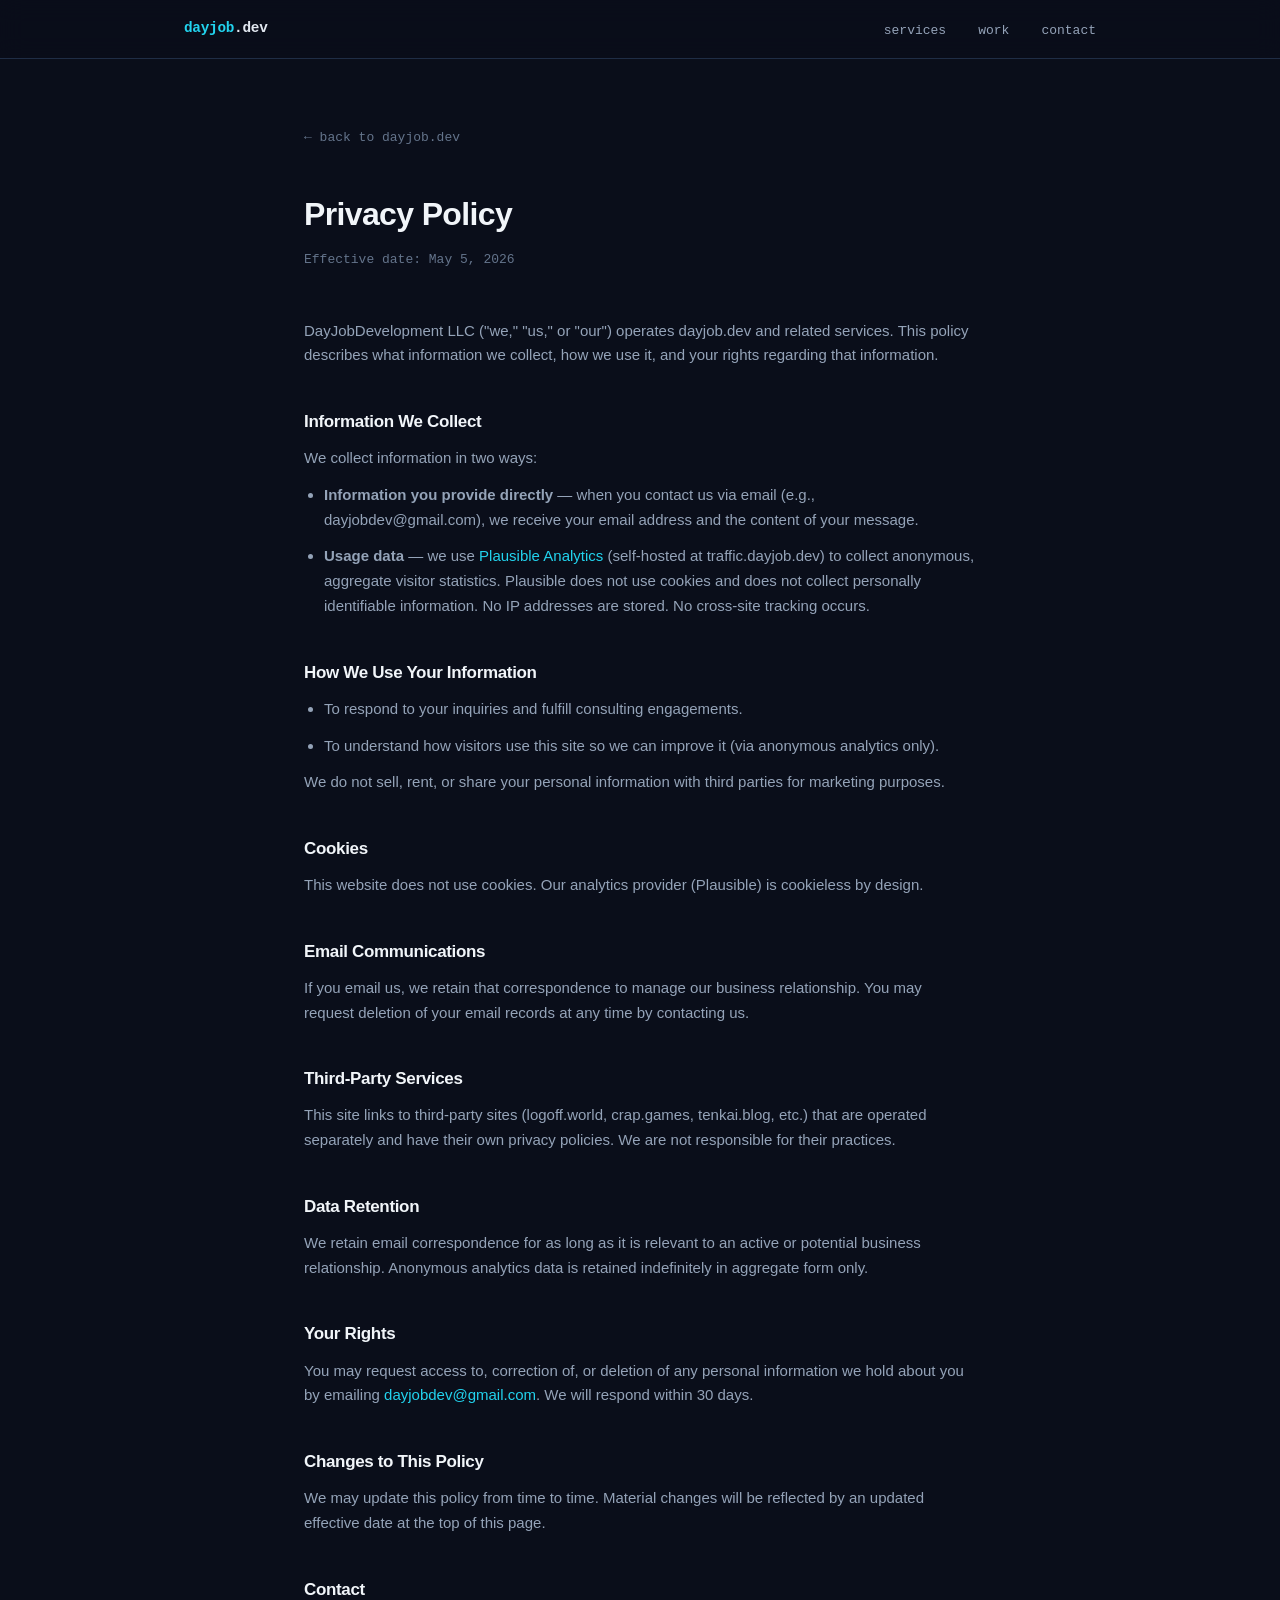
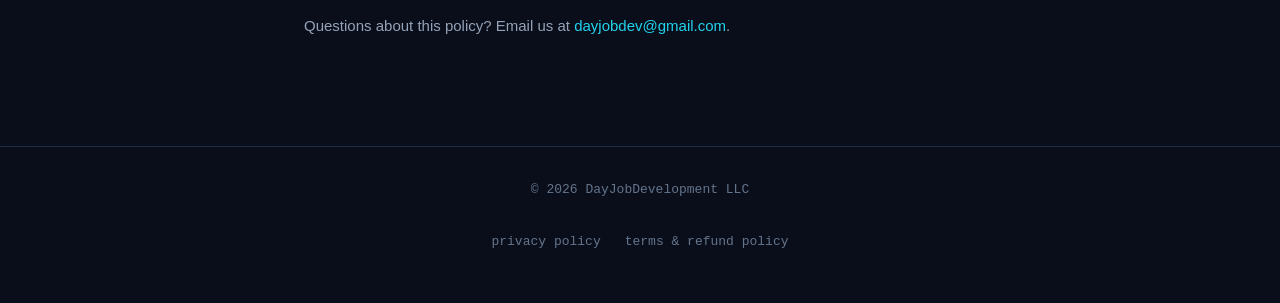
==== privacy.html @ 3bb40c36 "Initial site for DayJobDevelopment LLC Stripe-compliant business site with services, work portfolio," ====
<!DOCTYPE html>
<html lang="en">
<head>
  <meta charset="UTF-8" />
  <meta name="viewport" content="width=device-width, initial-scale=1.0" />
  <title>Privacy Policy — DayJobDevelopment LLC</title>
  <link rel="stylesheet" href="style.css" />
  <!-- Privacy-friendly analytics by Plausible -->
  <script async src="https://traffic.dayjob.dev/js/pa-0WEEFyMQQ3X8X7swMifAi.js"></script>
  <script>
    window.plausible = window.plausible || function () { (plausible.q = plausible.q || []).push(arguments) }, plausible.init = plausible.init || function (i) { plausible.o = i || {} };
    plausible.init()
  </script>
</head>
<body>

<header>
  <nav>
    <div class="logo"><a href="/" style="color:inherit;text-decoration:none"><span class="accent">dayjob</span>.dev</a></div>
    <ul>
      <li><a href="/#services">services</a></li>
      <li><a href="/#work">work</a></li>
      <li><a href="/#contact">contact</a></li>
    </ul>
  </nav>
</header>

<div class="policy-wrap">
  <a href="/" class="back-link">← back to dayjob.dev</a>

  <h1>Privacy Policy</h1>
  <p class="effective">Effective date: May 5, 2026</p>

  <p>DayJobDevelopment LLC ("we," "us," or "our") operates dayjob.dev and related services. This policy describes what information we collect, how we use it, and your rights regarding that information.</p>

  <h2>Information We Collect</h2>
  <p>We collect information in two ways:</p>
  <ul>
    <li><strong>Information you provide directly</strong> — when you contact us via email (e.g., dayjobdev@gmail.com), we receive your email address and the content of your message.</li>
    <li><strong>Usage data</strong> — we use <a href="https://plausible.io" target="_blank" rel="noopener noreferrer">Plausible Analytics</a> (self-hosted at traffic.dayjob.dev) to collect anonymous, aggregate visitor statistics. Plausible does not use cookies and does not collect personally identifiable information. No IP addresses are stored. No cross-site tracking occurs.</li>
  </ul>

  <h2>How We Use Your Information</h2>
  <ul>
    <li>To respond to your inquiries and fulfill consulting engagements.</li>
    <li>To understand how visitors use this site so we can improve it (via anonymous analytics only).</li>
  </ul>
  <p>We do not sell, rent, or share your personal information with third parties for marketing purposes.</p>

  <h2>Cookies</h2>
  <p>This website does not use cookies. Our analytics provider (Plausible) is cookieless by design.</p>

  <h2>Email Communications</h2>
  <p>If you email us, we retain that correspondence to manage our business relationship. You may request deletion of your email records at any time by contacting us.</p>

  <h2>Third-Party Services</h2>
  <p>This site links to third-party sites (logoff.world, crap.games, tenkai.blog, etc.) that are operated separately and have their own privacy policies. We are not responsible for their practices.</p>

  <h2>Data Retention</h2>
  <p>We retain email correspondence for as long as it is relevant to an active or potential business relationship. Anonymous analytics data is retained indefinitely in aggregate form only.</p>

  <h2>Your Rights</h2>
  <p>You may request access to, correction of, or deletion of any personal information we hold about you by emailing <a href="mailto:dayjobdev@gmail.com">dayjobdev@gmail.com</a>. We will respond within 30 days.</p>

  <h2>Changes to This Policy</h2>
  <p>We may update this policy from time to time. Material changes will be reflected by an updated effective date at the top of this page.</p>

  <h2>Contact</h2>
  <p>Questions about this policy? Email us at <a href="mailto:dayjobdev@gmail.com">dayjobdev@gmail.com</a>.</p>
</div>

<footer>
  <span>© 2026 DayJobDevelopment LLC</span>
  <nav>
    <a href="privacy.html">privacy policy</a>
    <a href="terms.html">terms &amp; refund policy</a>
  </nav>
</footer>

</body>
</html>
---- style.css ----
*, *::before, *::after { box-sizing: border-box; margin: 0; padding: 0; }

:root {
  --bg: #0a0e1a;
  --surface: #111827;
  --surface-2: #1a2236;
  --border: #1f2d45;
  --text: #e2e8f0;
  --muted: #64748b;
  --muted-2: #94a3b8;
  --accent: #22d3ee;
  --accent-dark: #0891b2;
  --accent-dim: rgba(34, 211, 238, 0.1);
  --radius: 6px;
  --max-w: 960px;
  --mono: "JetBrains Mono", "Fira Code", "Cascadia Code", ui-monospace, "Courier New", monospace;
}

body {
  font-family: -apple-system, BlinkMacSystemFont, "Segoe UI", Roboto, Helvetica, Arial, sans-serif;
  background: var(--bg);
  color: var(--text);
  line-height: 1.65;
  font-size: 16px;
}

a { color: var(--accent); text-decoration: none; }
a:hover { color: #67e8f9; text-decoration: underline; }

/* ── Nav ── */
header {
  background: rgba(10, 14, 26, 0.85);
  backdrop-filter: blur(12px);
  -webkit-backdrop-filter: blur(12px);
  position: sticky;
  top: 0;
  z-index: 100;
  border-bottom: 1px solid var(--border);
}

nav {
  max-width: var(--max-w);
  margin: 0 auto;
  padding: 0 1.5rem;
  height: 58px;
  display: flex;
  align-items: center;
  justify-content: space-between;
}

.logo {
  font-family: var(--mono);
  font-size: 0.9rem;
  font-weight: 700;
  color: var(--text);
  letter-spacing: -0.02em;
}

.logo .accent { color: var(--accent); }

nav ul {
  list-style: none;
  display: flex;
  gap: 2rem;
}

nav ul a {
  font-size: 0.8125rem;
  color: var(--muted-2);
  font-family: var(--mono);
  transition: color 0.15s;
}

nav ul a:hover {
  color: var(--accent);
  text-decoration: none;
}

/* ── Layout ── */
.container {
  max-width: var(--max-w);
  margin: 0 auto;
  padding: 0 1.5rem;
}

section {
  padding: 5rem 1.5rem;
  max-width: var(--max-w);
  margin: 0 auto;
}

h2 {
  font-size: 1.5rem;
  font-weight: 700;
  letter-spacing: -0.02em;
  margin-bottom: 0.375rem;
}

h2::before {
  content: "// ";
  font-family: var(--mono);
  color: var(--accent);
  font-size: 1rem;
  font-weight: 400;
}

.section-sub {
  color: var(--muted);
  margin-bottom: 2.5rem;
  font-size: 0.9375rem;
  padding-left: 2.25rem; /* align under h2 text after "// " */
}

/* ── Hero ── */
.hero {
  padding-top: 7rem;
  padding-bottom: 7rem;
  border-bottom: 1px solid var(--border);
}

.hero-tag {
  font-family: var(--mono);
  font-size: 0.75rem;
  color: var(--accent);
  letter-spacing: 0.08em;
  text-transform: uppercase;
  margin-bottom: 1.25rem;
  display: flex;
  align-items: center;
  gap: 0.5rem;
}

.hero-tag::before {
  content: "";
  display: inline-block;
  width: 24px;
  height: 1px;
  background: var(--accent);
}

.hero h1 {
  font-size: clamp(2.25rem, 5vw, 3.25rem);
  font-weight: 800;
  letter-spacing: -0.03em;
  line-height: 1.1;
  max-width: 680px;
  margin-bottom: 1.25rem;
  color: #f1f5f9;
}

.hero p {
  font-size: 1.0625rem;
  color: var(--muted-2);
  max-width: 540px;
  margin-bottom: 2.5rem;
}

.btn {
  display: inline-block;
  background: var(--accent);
  color: #0a0e1a;
  padding: 0.625rem 1.375rem;
  border-radius: var(--radius);
  font-weight: 700;
  font-size: 0.875rem;
  font-family: var(--mono);
  transition: background 0.15s, transform 0.1s;
}

.btn:hover {
  background: #67e8f9;
  color: #0a0e1a;
  text-decoration: none;
  transform: translateY(-1px);
}

/* ── Full-width section bands ── */
.band {
  background: var(--surface);
  border-top: 1px solid var(--border);
  border-bottom: 1px solid var(--border);
  padding: 5rem 0;
}

.band section {
  padding-top: 0;
  padding-bottom: 0;
}

/* ── Cards ── */
.cards {
  display: grid;
  grid-template-columns: repeat(auto-fill, minmax(260px, 1fr));
  gap: 1px;
  background: var(--border);
  border: 1px solid var(--border);
  border-radius: var(--radius);
  overflow: hidden;
  margin-top: 2rem;
}

.card {
  background: var(--surface);
  padding: 1.5rem;
  transition: background 0.15s;
}

.card:hover {
  background: var(--surface-2);
}

.card-label {
  font-family: var(--mono);
  font-size: 0.6875rem;
  text-transform: uppercase;
  letter-spacing: 0.1em;
  color: var(--accent);
  margin-bottom: 0.5rem;
}

.card h3 {
  font-size: 1rem;
  font-weight: 700;
  margin-bottom: 0.5rem;
  color: #f1f5f9;
}

.card h3 a {
  color: #f1f5f9;
}

.card h3 a:hover {
  color: var(--accent);
  text-decoration: none;
}

.card p {
  font-size: 0.875rem;
  color: var(--muted);
  line-height: 1.6;
}

/* ── Contact ── */
#contact {
  border-top: 1px solid var(--border);
  text-align: center;
}

#contact p {
  color: var(--muted-2);
  margin-bottom: 1.5rem;
  max-width: 460px;
  margin-left: auto;
  margin-right: auto;
}

/* ── Footer ── */
footer {
  border-top: 1px solid var(--border);
  padding: 2rem 1.5rem;
  font-size: 0.8125rem;
  font-family: var(--mono);
  color: var(--muted);
  display: flex;
  flex-direction: column;
  align-items: center;
  gap: 0.75rem;
  text-align: center;
}

footer nav {
  display: flex;
  gap: 1.5rem;
}

footer nav a {
  color: var(--muted);
}

footer nav a:hover {
  color: var(--accent);
  text-decoration: none;
}

/* ── Policy pages ── */
.policy-wrap {
  max-width: 720px;
  margin: 0 auto;
  padding: 4rem 1.5rem 6rem;
}

.policy-wrap .back-link {
  display: inline-flex;
  align-items: center;
  gap: 0.4rem;
  color: var(--muted);
  font-size: 0.8125rem;
  font-family: var(--mono);
  margin-bottom: 2.5rem;
}

.policy-wrap .back-link:hover { color: var(--accent); text-decoration: none; }

.policy-wrap h1 {
  font-size: 2rem;
  font-weight: 800;
  letter-spacing: -0.02em;
  margin-bottom: 0.5rem;
  color: #f1f5f9;
}

.policy-wrap .effective {
  font-family: var(--mono);
  color: var(--muted);
  font-size: 0.8125rem;
  margin-bottom: 3rem;
}

.policy-wrap h2 {
  font-size: 1.0625rem;
  margin-top: 2.5rem;
  margin-bottom: 0.625rem;
  color: #f1f5f9;
}

.policy-wrap h2::before { display: none; }

.policy-wrap p, .policy-wrap li {
  color: var(--muted-2);
  margin-bottom: 0.75rem;
  font-size: 0.9375rem;
}

.policy-wrap ul {
  padding-left: 1.25rem;
  margin-bottom: 0.75rem;
}

.policy-wrap a { color: var(--accent); }

/* ── Responsive ── */
@media (max-width: 600px) {
  nav ul { gap: 1.25rem; }
  .hero { padding-top: 4.5rem; padding-bottom: 4.5rem; }
  .cards { grid-template-columns: 1fr; }
  section { padding: 3.5rem 1.25rem; }
}
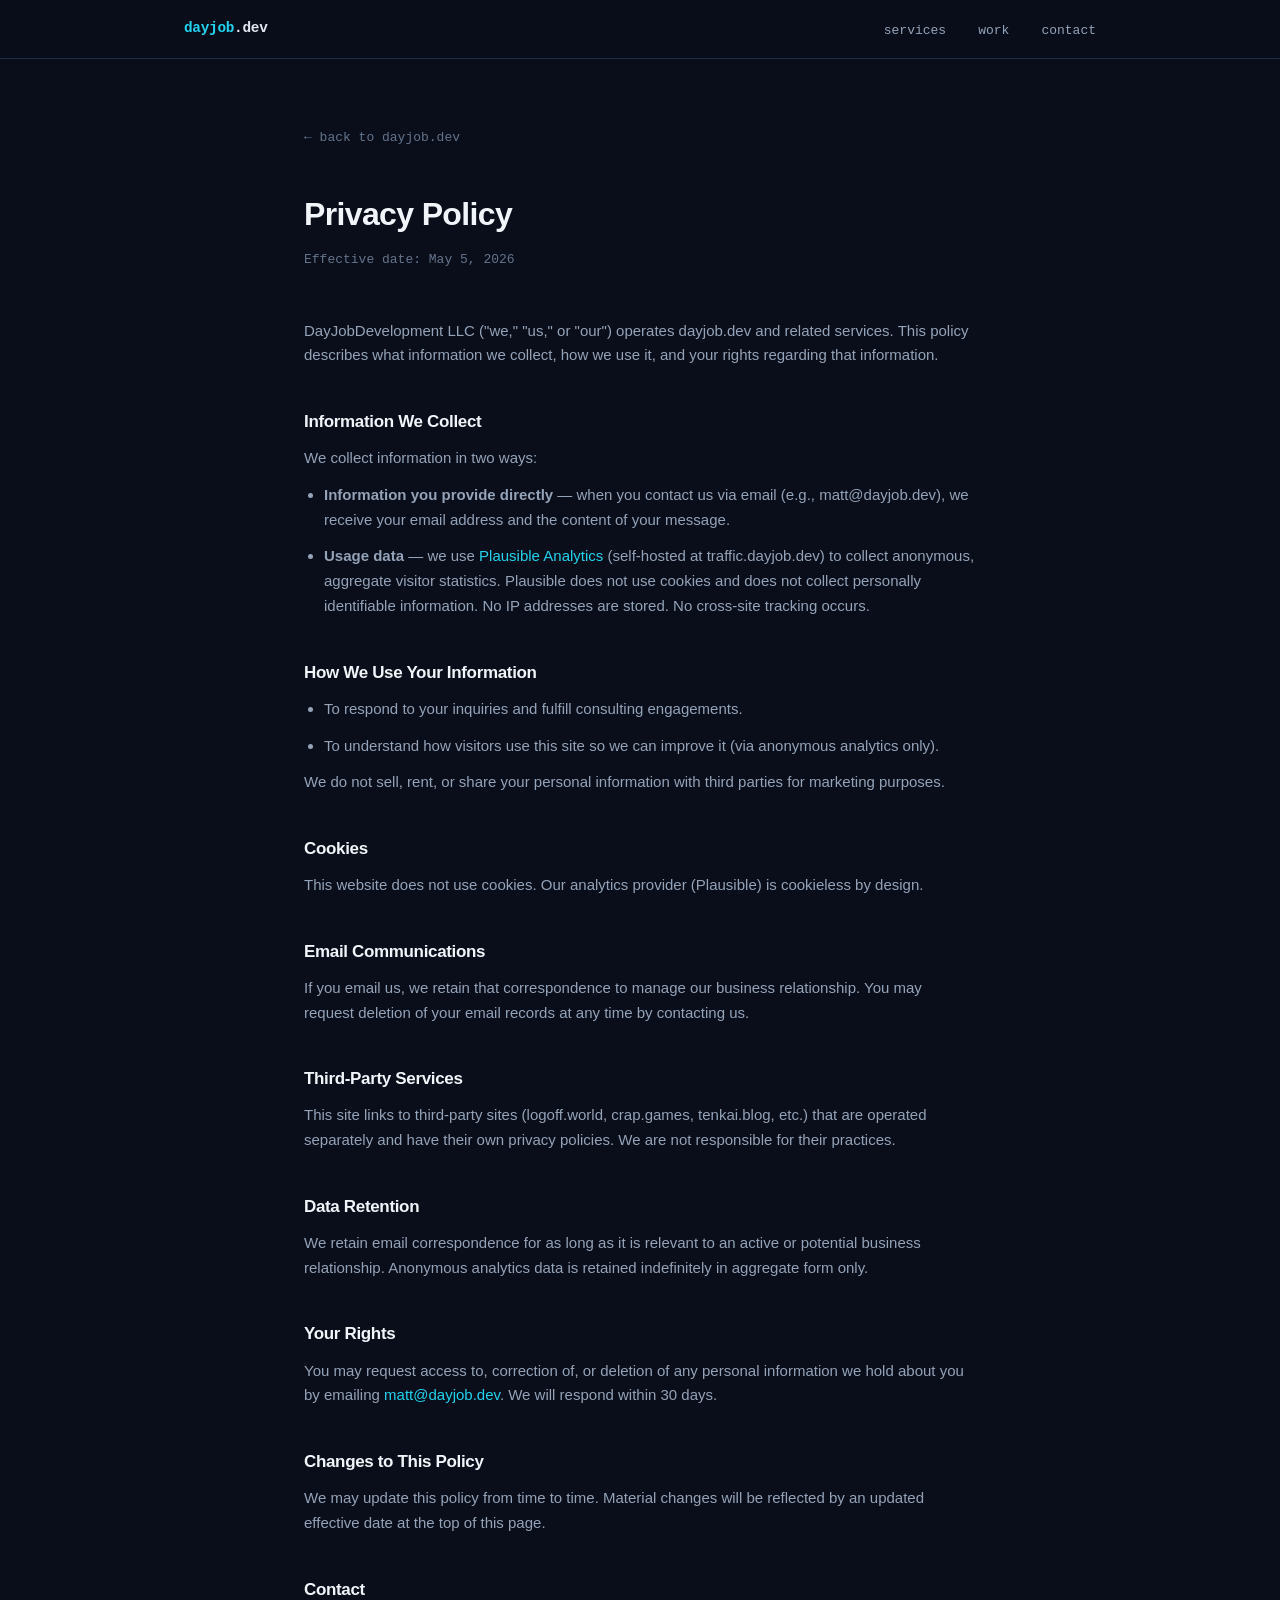
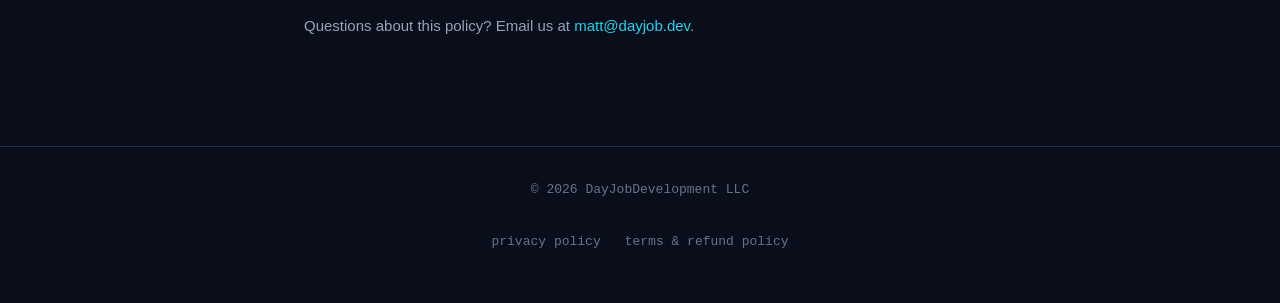
==== commit 39218630: "Update email address" ====
--- a/privacy.html
+++ b/privacy.html
@@ -36,7 +36,7 @@
   <h2>Information We Collect</h2>
   <p>We collect information in two ways:</p>
   <ul>
-    <li><strong>Information you provide directly</strong> — when you contact us via email (e.g., dayjobdev@gmail.com), we receive your email address and the content of your message.</li>
+    <li><strong>Information you provide directly</strong> — when you contact us via email (e.g., matt@dayjob.dev), we receive your email address and the content of your message.</li>
     <li><strong>Usage data</strong> — we use <a href="https://plausible.io" target="_blank" rel="noopener noreferrer">Plausible Analytics</a> (self-hosted at traffic.dayjob.dev) to collect anonymous, aggregate visitor statistics. Plausible does not use cookies and does not collect personally identifiable information. No IP addresses are stored. No cross-site tracking occurs.</li>
   </ul>
 
@@ -60,13 +60,13 @@
   <p>We retain email correspondence for as long as it is relevant to an active or potential business relationship. Anonymous analytics data is retained indefinitely in aggregate form only.</p>
 
   <h2>Your Rights</h2>
-  <p>You may request access to, correction of, or deletion of any personal information we hold about you by emailing <a href="mailto:dayjobdev@gmail.com">dayjobdev@gmail.com</a>. We will respond within 30 days.</p>
+  <p>You may request access to, correction of, or deletion of any personal information we hold about you by emailing <a href="mailto:matt@dayjob.dev">matt@dayjob.dev</a>. We will respond within 30 days.</p>
 
   <h2>Changes to This Policy</h2>
   <p>We may update this policy from time to time. Material changes will be reflected by an updated effective date at the top of this page.</p>
 
   <h2>Contact</h2>
-  <p>Questions about this policy? Email us at <a href="mailto:dayjobdev@gmail.com">dayjobdev@gmail.com</a>.</p>
+  <p>Questions about this policy? Email us at <a href="mailto:matt@dayjob.dev">matt@dayjob.dev</a>.</p>
 </div>
 
 <footer>
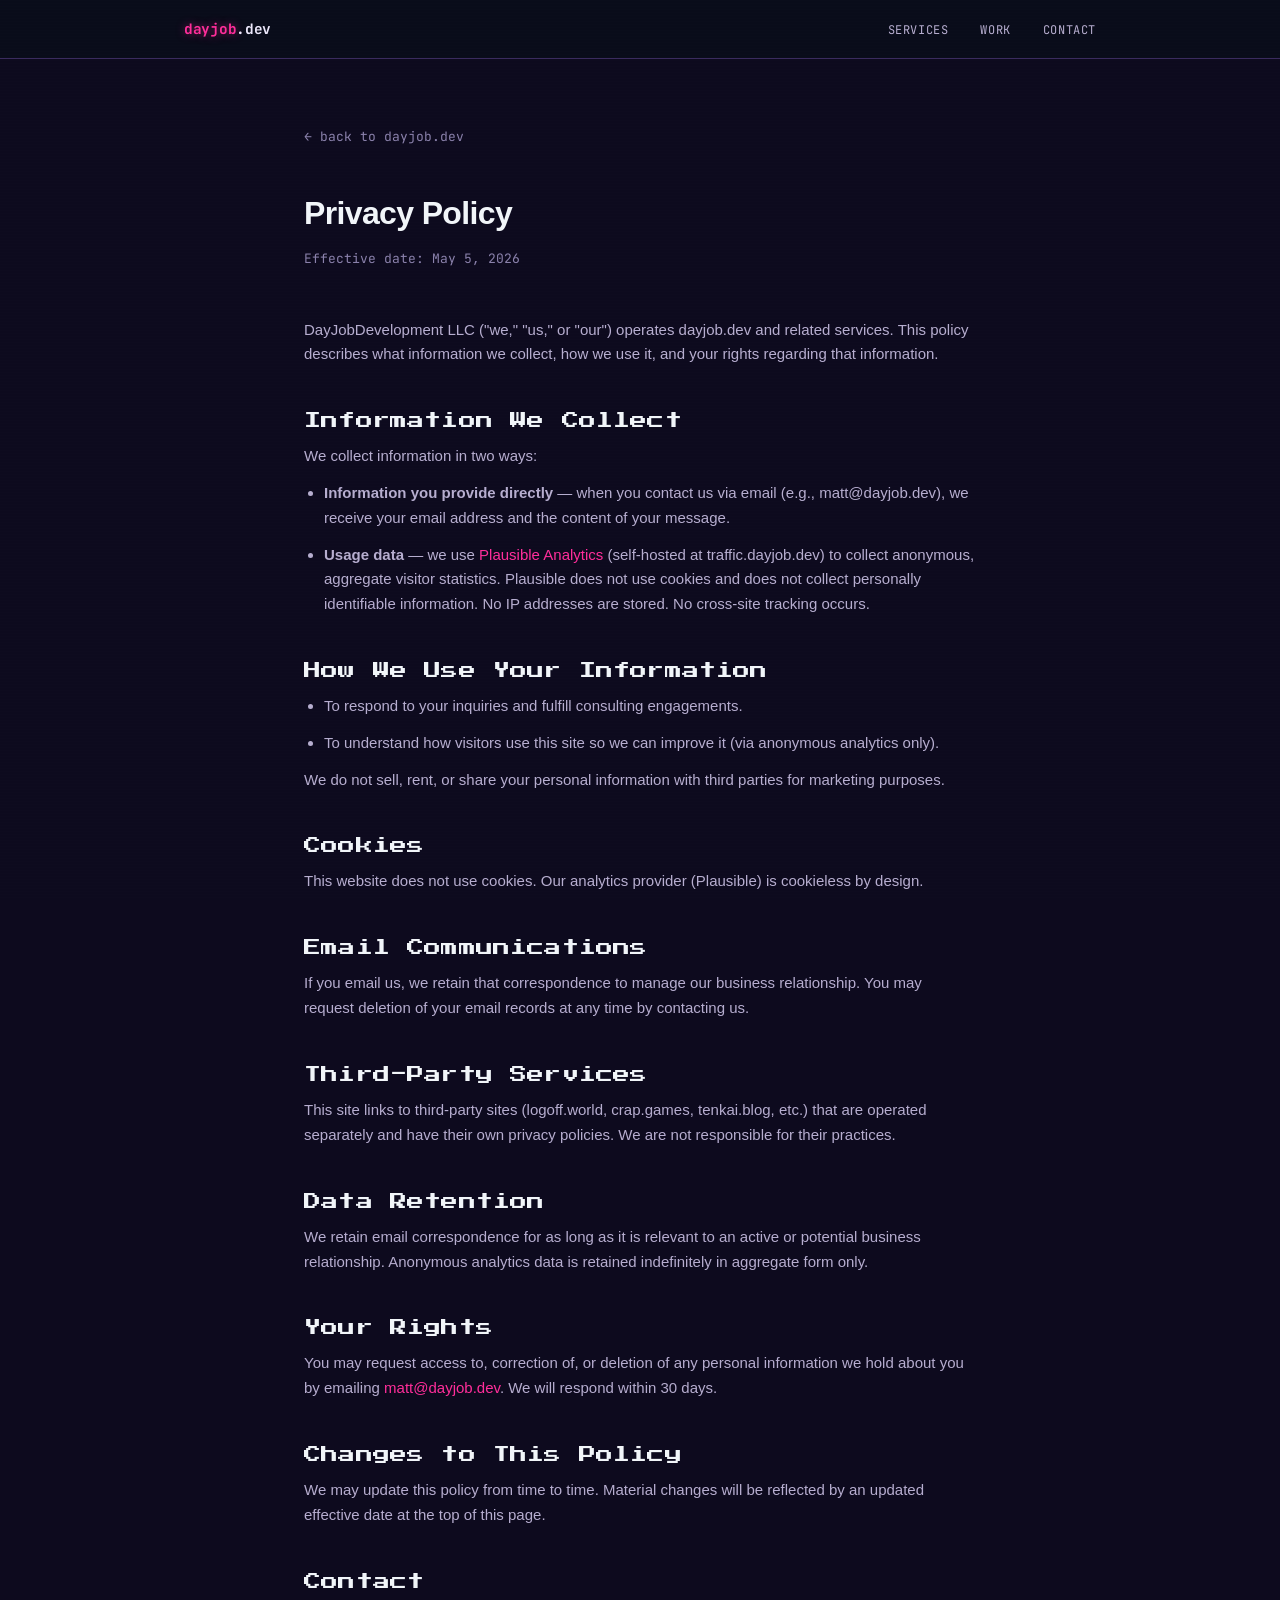
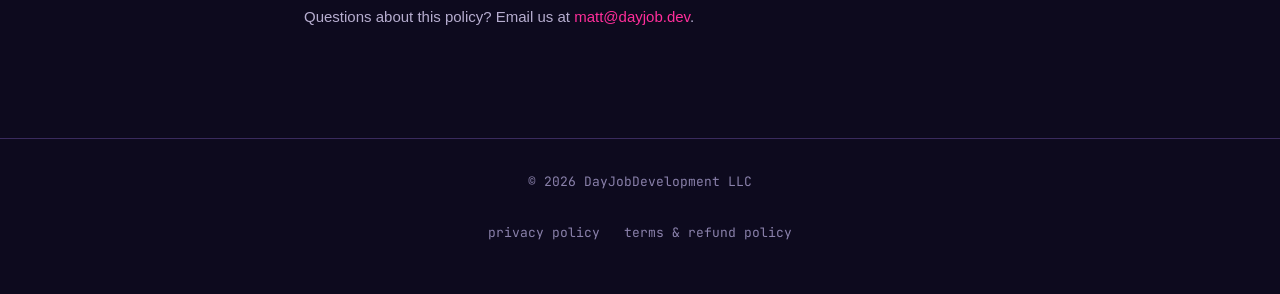
==== commit d23ee524: "Load the retro theme's fonts on privacy/terms pages too They already shared style.css, but were miss" ====
--- a/privacy.html
+++ b/privacy.html
@@ -4,6 +4,10 @@
   <meta charset="UTF-8" />
   <meta name="viewport" content="width=device-width, initial-scale=1.0" />
   <title>Privacy Policy — DayJobDevelopment LLC</title>
+  <link rel="preconnect" href="https://fonts.googleapis.com" />
+  <link rel="preconnect" href="https://fonts.gstatic.com" crossorigin />
+  <link href="https://fonts.googleapis.com/css2?family=JetBrains+Mono:wght@400;500;700&family=Press+Start+2P&display=swap"
+    rel="stylesheet" />
   <link rel="stylesheet" href="style.css" />
   <!-- Privacy-friendly analytics by Plausible -->
   <script async src="https://traffic.dayjob.dev/js/pa-0WEEFyMQQ3X8X7swMifAi.js"></script>
--- a/style.css
+++ b/style.css
@@ -1,19 +1,45 @@
 *, *::before, *::after { box-sizing: border-box; margin: 0; padding: 0; }
 
+html, body { overflow-x: hidden; }
+
+.hero-tag, .hero-sub, .hero p, .card p, .card h3, h2 {
+  overflow-wrap: break-word;
+  max-width: 100%;
+}
+
 :root {
-  --bg: #0a0e1a;
-  --surface: #111827;
-  --surface-2: #1a2236;
-  --border: #1f2d45;
-  --text: #e2e8f0;
-  --muted: #64748b;
-  --muted-2: #94a3b8;
-  --accent: #22d3ee;
-  --accent-dark: #0891b2;
-  --accent-dim: rgba(34, 211, 238, 0.1);
+  --bg: #0d0a1e;
+  --surface: #171129;
+  --surface-2: #201938;
+  --border: #3a2b5e;
+  --text: #ece7fb;
+  --muted: #8a81ab;
+  --muted-2: #b6adcf;
+  --accent: #ff2e9a;
+  --accent-dark: #c91f79;
+  --accent-dim: rgba(255, 46, 154, 0.1);
+  --accent-2: #2ef6ff;
+  --gold: #ffd43d;
+  --gold-2: #ff9a3d;
   --radius: 6px;
   --max-w: 960px;
   --mono: "JetBrains Mono", "Fira Code", "Cascadia Code", ui-monospace, "Courier New", monospace;
+  --pixel: "Press Start 2P", var(--mono);
+}
+
+/* ── CRT scanline overlay ── */
+body::before {
+  content: "";
+  position: fixed;
+  inset: 0;
+  pointer-events: none;
+  z-index: 9999;
+  background: repeating-linear-gradient(to bottom,
+      rgba(255, 255, 255, 0.025) 0px,
+      rgba(255, 255, 255, 0.025) 1px,
+      transparent 1px,
+      transparent 3px);
+  mix-blend-mode: overlay;
 }
 
 body {
@@ -42,10 +68,12 @@
   max-width: var(--max-w);
   margin: 0 auto;
   padding: 0 1.5rem;
-  height: 58px;
+  min-height: 58px;
   display: flex;
   align-items: center;
   justify-content: space-between;
+  flex-wrap: wrap;
+  row-gap: 0.5rem;
 }
 
 .logo {
@@ -56,18 +84,22 @@
   letter-spacing: -0.02em;
 }
 
-.logo .accent { color: var(--accent); }
+.logo .accent { color: var(--accent); text-shadow: 0 0 8px rgba(255, 46, 154, 0.5); }
 
 nav ul {
   list-style: none;
   display: flex;
+  flex-wrap: wrap;
   gap: 2rem;
+  min-width: 0;
 }
 
 nav ul a {
-  font-size: 0.8125rem;
+  font-size: 0.75rem;
   color: var(--muted-2);
   font-family: var(--mono);
+  text-transform: uppercase;
+  letter-spacing: 0.05em;
   transition: color 0.15s;
 }
 
@@ -90,18 +122,18 @@
 }
 
 h2 {
-  font-size: 1.5rem;
-  font-weight: 700;
-  letter-spacing: -0.02em;
-  margin-bottom: 0.375rem;
+  font-family: var(--pixel);
+  font-size: clamp(0.95rem, 2vw, 1.15rem);
+  font-weight: 400;
+  letter-spacing: 0.01em;
+  line-height: 1.6;
+  margin-bottom: 0.625rem;
 }
 
 h2::before {
-  content: "// ";
-  font-family: var(--mono);
-  color: var(--accent);
-  font-size: 1rem;
-  font-weight: 400;
+  content: "▸ ";
+  color: var(--accent);
+  text-shadow: 0 0 8px rgba(255, 46, 154, 0.5);
 }
 
 .section-sub {
@@ -119,33 +151,44 @@
 }
 
 .hero-tag {
-  font-family: var(--mono);
-  font-size: 0.75rem;
-  color: var(--accent);
-  letter-spacing: 0.08em;
+  font-family: var(--pixel);
+  font-size: 0.6rem;
+  color: var(--accent);
+  letter-spacing: 0.05em;
   text-transform: uppercase;
+  margin-bottom: 1.75rem;
+  line-height: 1.8;
+  text-shadow: 0 0 6px rgba(255, 46, 154, 0.45);
+}
+
+.hero-tag::before {
+  content: "▸ ";
+  color: var(--accent);
+}
+
+.hero h1.pixel-title {
+  font-family: var(--pixel);
+  font-size: clamp(1.05rem, 4.6vw, 2.15rem);
+  font-weight: 400;
+  letter-spacing: 0.01em;
+  line-height: 1.65;
+  max-width: 700px;
+  overflow-wrap: break-word;
   margin-bottom: 1.25rem;
-  display: flex;
-  align-items: center;
-  gap: 0.5rem;
-}
-
-.hero-tag::before {
-  content: "";
-  display: inline-block;
-  width: 24px;
-  height: 1px;
-  background: var(--accent);
-}
-
-.hero h1 {
-  font-size: clamp(2.25rem, 5vw, 3.25rem);
-  font-weight: 800;
-  letter-spacing: -0.03em;
-  line-height: 1.1;
-  max-width: 680px;
-  margin-bottom: 1.25rem;
-  color: #f1f5f9;
+  background: linear-gradient(180deg, var(--gold) 0%, var(--gold-2) 100%);
+  -webkit-background-clip: text;
+  background-clip: text;
+  color: transparent;
+  text-shadow: 0 2px 24px rgba(255, 212, 61, 0.25);
+}
+
+.hero-sub {
+  font-family: var(--pixel);
+  font-size: 0.62rem;
+  color: var(--accent-2);
+  letter-spacing: 0.06em;
+  margin-bottom: 1.75rem;
+  text-shadow: 0 0 6px rgba(46, 246, 255, 0.4);
 }
 
 .hero p {
@@ -158,18 +201,48 @@
 .btn {
   display: inline-block;
   background: var(--accent);
-  color: #0a0e1a;
-  padding: 0.625rem 1.375rem;
+  color: #180a15;
+  padding: 0.75rem 1.375rem;
   border-radius: var(--radius);
-  font-weight: 700;
-  font-size: 0.875rem;
-  font-family: var(--mono);
-  transition: background 0.15s, transform 0.1s;
+  font-weight: 400;
+  font-size: 0.7rem;
+  font-family: var(--pixel);
+  letter-spacing: 0.02em;
+  box-shadow: 0 0 18px rgba(255, 46, 154, 0.45);
+  transition: background 0.15s, transform 0.1s, box-shadow 0.15s;
 }
 
 .btn:hover {
-  background: #67e8f9;
-  color: #0a0e1a;
+  background: #ff5cb3;
+  color: #180a15;
+  text-decoration: none;
+  transform: translateY(-1px);
+  box-shadow: 0 0 26px rgba(255, 46, 154, 0.65);
+}
+
+.hero-actions {
+  display: flex;
+  align-items: center;
+  gap: 1.25rem;
+  flex-wrap: wrap;
+}
+
+.btn-ghost {
+  font-family: var(--pixel);
+  font-size: 0.65rem;
+  color: var(--accent-2);
+  background: rgba(46, 246, 255, 0.06);
+  border: 1px solid var(--accent-2);
+  padding: 0.6875rem 1.125rem;
+  border-radius: var(--radius);
+  box-shadow: 0 0 10px rgba(46, 246, 255, 0.15);
+  transition: background 0.15s, box-shadow 0.15s, transform 0.1s;
+}
+
+.btn-ghost:hover {
+  color: var(--accent-2);
+  background: rgba(46, 246, 255, 0.14);
+  box-shadow: 0 0 18px rgba(46, 246, 255, 0.35);
   text-decoration: none;
   transform: translateY(-1px);
 }
@@ -191,38 +264,44 @@
 .cards {
   display: grid;
   grid-template-columns: repeat(auto-fill, minmax(260px, 1fr));
-  gap: 1px;
-  background: var(--border);
-  border: 1px solid var(--border);
+  gap: 1.1rem;
+  margin-top: 2rem;
+}
+
+.card {
+  background: var(--surface);
+  border: 1px solid rgba(255, 46, 154, 0.4);
   border-radius: var(--radius);
   overflow: hidden;
-  margin-top: 2rem;
-}
-
-.card {
-  background: var(--surface);
   padding: 1.5rem;
-  transition: background 0.15s;
+  box-shadow: 0 0 16px rgba(255, 46, 154, 0.08);
+  transition: background 0.15s, box-shadow 0.15s, transform 0.15s;
 }
 
 .card:hover {
   background: var(--surface-2);
+  box-shadow: 0 0 26px rgba(255, 46, 154, 0.22);
+  transform: translateY(-2px);
 }
 
 .card-label {
-  font-family: var(--mono);
-  font-size: 0.6875rem;
+  font-family: var(--pixel);
+  font-size: 0.55rem;
   text-transform: uppercase;
-  letter-spacing: 0.1em;
-  color: var(--accent);
-  margin-bottom: 0.5rem;
+  letter-spacing: 0.04em;
+  line-height: 1.6;
+  color: var(--accent-2);
+  margin-bottom: 0.625rem;
+  text-shadow: 0 0 5px rgba(46, 246, 255, 0.35);
 }
 
 .card h3 {
-  font-size: 1rem;
-  font-weight: 700;
-  margin-bottom: 0.5rem;
-  color: #f1f5f9;
+  font-family: var(--pixel);
+  font-size: 0.82rem;
+  font-weight: 400;
+  line-height: 1.5;
+  margin-bottom: 0.75rem;
+  color: #f5f1ff;
 }
 
 .card h3 a {
@@ -238,6 +317,43 @@
   font-size: 0.875rem;
   color: var(--muted);
   line-height: 1.6;
+}
+
+/* ── Cards with media (Work section) ── */
+.cards-media .card {
+  display: flex;
+  flex-direction: column;
+}
+
+.card-media {
+  margin: -1.5rem -1.5rem 1.125rem;
+  width: calc(100% + 3rem);
+  aspect-ratio: 16 / 7;
+  overflow: hidden;
+  background: var(--surface-2);
+  border-bottom: 1px solid var(--border);
+}
+
+.card-media img {
+  width: 100%;
+  height: 100%;
+  object-fit: cover;
+  object-position: center;
+  display: block;
+}
+
+.card-media-pad {
+  display: flex;
+  align-items: center;
+  justify-content: center;
+  padding: 1.5rem;
+}
+
+.card-media-pad img {
+  width: auto;
+  height: 100%;
+  max-width: 55%;
+  object-fit: contain;
 }
 
 /* ── Contact ── */
@@ -340,7 +456,9 @@
 
 /* ── Responsive ── */
 @media (max-width: 600px) {
-  nav ul { gap: 1.25rem; }
+  .logo { font-size: 0.78rem; }
+  nav ul { gap: 0.85rem; }
+  nav ul a { font-size: 0.6rem; letter-spacing: 0.02em; }
   .hero { padding-top: 4.5rem; padding-bottom: 4.5rem; }
   .cards { grid-template-columns: 1fr; }
   section { padding: 3.5rem 1.25rem; }
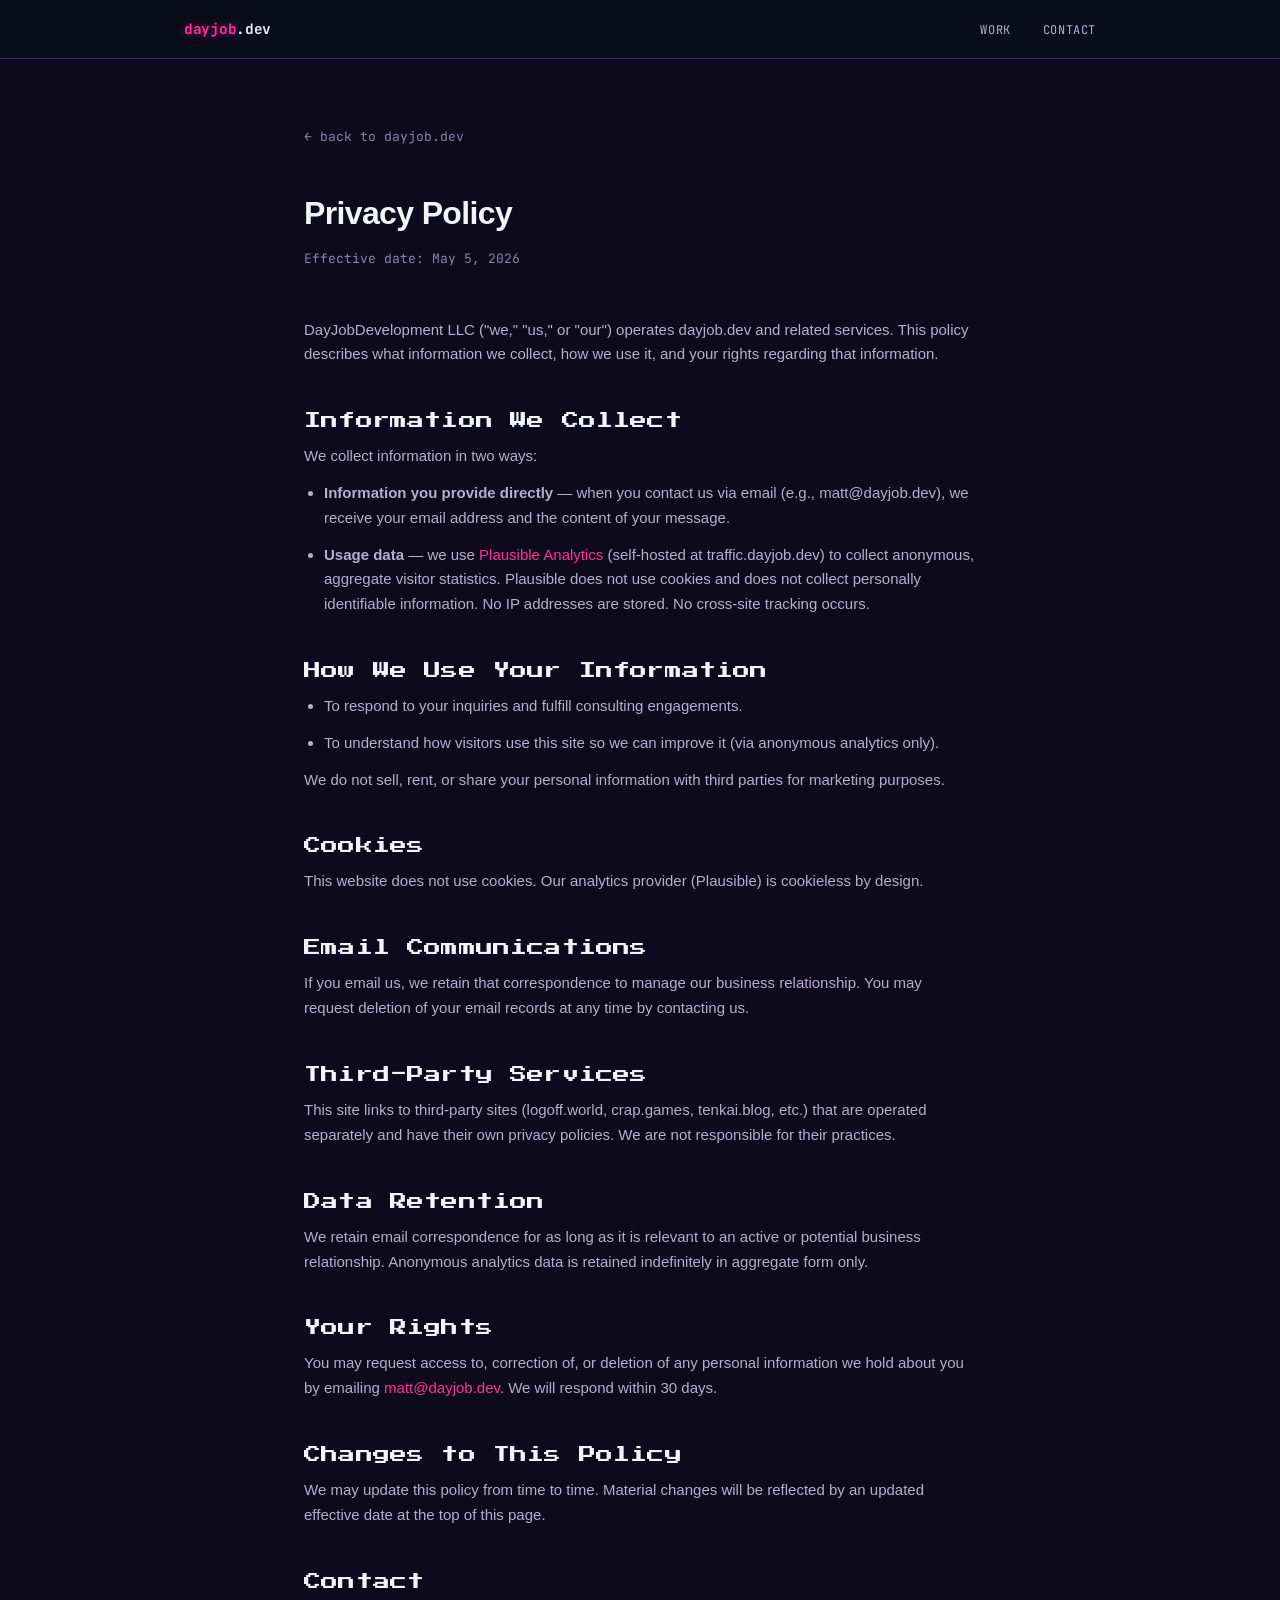
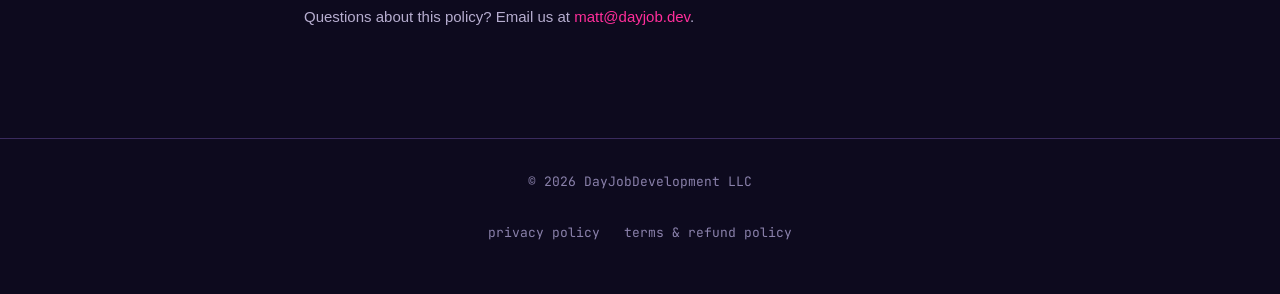
==== commit 7cf8e9ce: "Rework hero photo sizing with CSS Grid, add cache-busting to style.css - Replace the flex-based hero" ====
--- a/privacy.html
+++ b/privacy.html
@@ -8,7 +8,7 @@
   <link rel="preconnect" href="https://fonts.gstatic.com" crossorigin />
   <link href="https://fonts.googleapis.com/css2?family=JetBrains+Mono:wght@400;500;700&family=Press+Start+2P&display=swap"
     rel="stylesheet" />
-  <link rel="stylesheet" href="style.css" />
+  <link rel="stylesheet" href="style.css?v=3" />
   <!-- Privacy-friendly analytics by Plausible -->
   <script async src="https://traffic.dayjob.dev/js/pa-0WEEFyMQQ3X8X7swMifAi.js"></script>
   <script>
@@ -22,7 +22,6 @@
   <nav>
     <div class="logo"><a href="/" style="color:inherit;text-decoration:none"><span class="accent">dayjob</span>.dev</a></div>
     <ul>
-      <li><a href="/#services">services</a></li>
       <li><a href="/#work">work</a></li>
       <li><a href="/#contact">contact</a></li>
     </ul>
--- a/style.css
+++ b/style.css
@@ -150,6 +150,97 @@
   border-bottom: 1px solid var(--border);
 }
 
+.hero-copy {
+  display: grid;
+  grid-template-columns: 1fr 360px;
+  grid-template-areas:
+    "tag     ."
+    "title   photo"
+    "sub     photo"
+    "para    photo"
+    "actions .";
+  column-gap: 3rem;
+  align-items: start;
+}
+
+.hero-tag { grid-area: tag; }
+.hero-copy > h1.pixel-title { grid-area: title; }
+.hero-sub { grid-area: sub; }
+.hero-photo { grid-area: photo; }
+.hero-copy > p { grid-area: para; }
+.hero-actions { grid-area: actions; }
+
+.vhs-label {
+  position: absolute;
+  top: 6px;
+  left: 6px;
+  z-index: 2;
+  background: rgba(13, 10, 30, 0.6);
+  padding: 2px 5px;
+  border-radius: 3px;
+  font-family: var(--pixel);
+  font-size: 0.4rem;
+  color: var(--accent);
+  letter-spacing: 0.03em;
+  text-shadow: 0 0 5px rgba(255, 46, 154, 0.5);
+}
+
+.vhs-frame {
+  position: relative;
+  width: 100%;
+  aspect-ratio: 1 / 1;
+  border: 1px solid var(--accent-2);
+  border-radius: var(--radius);
+  overflow: hidden;
+  box-shadow: 0 0 24px rgba(46, 246, 255, 0.2);
+}
+
+.vhs-frame img {
+  width: 100%;
+  height: 100%;
+  object-fit: cover;
+  display: block;
+  filter: url(#vhsAberration) contrast(1.08) saturate(1.15);
+}
+
+.vhs-frame::before {
+  content: "";
+  position: absolute;
+  inset: 0;
+  pointer-events: none;
+  background: repeating-linear-gradient(to bottom,
+      rgba(0, 0, 0, 0.3) 0px,
+      rgba(0, 0, 0, 0.3) 1px,
+      transparent 1px,
+      transparent 3px);
+  mix-blend-mode: overlay;
+}
+
+.vhs-frame::after {
+  content: "";
+  position: absolute;
+  inset: 0;
+  pointer-events: none;
+  background: radial-gradient(ellipse at center, transparent 55%, rgba(0, 0, 0, 0.45) 100%);
+}
+
+@media (max-width: 760px) {
+  .hero-copy {
+    grid-template-columns: 1fr;
+    grid-template-areas:
+      "tag"
+      "title"
+      "sub"
+      "photo"
+      "para"
+      "actions";
+  }
+
+  .hero-photo {
+    margin-bottom: 1.5rem;
+  }
+}
+
 .hero-tag {
   font-family: var(--pixel);
   font-size: 0.6rem;
@@ -179,7 +270,10 @@
   -webkit-background-clip: text;
   background-clip: text;
   color: transparent;
-  text-shadow: 0 2px 24px rgba(255, 212, 61, 0.25);
+  text-shadow:
+    1.5px 0 1px rgba(46, 246, 255, 0.6),
+    -1.5px 0 1px rgba(255, 46, 154, 0.6),
+    0 2px 20px rgba(255, 212, 61, 0.25);
 }
 
 .hero-sub {
@@ -247,19 +341,6 @@
   transform: translateY(-1px);
 }
 
-/* ── Full-width section bands ── */
-.band {
-  background: var(--surface);
-  border-top: 1px solid var(--border);
-  border-bottom: 1px solid var(--border);
-  padding: 5rem 0;
-}
-
-.band section {
-  padding-top: 0;
-  padding-bottom: 0;
-}
-
 /* ── Cards ── */
 .cards {
   display: grid;
